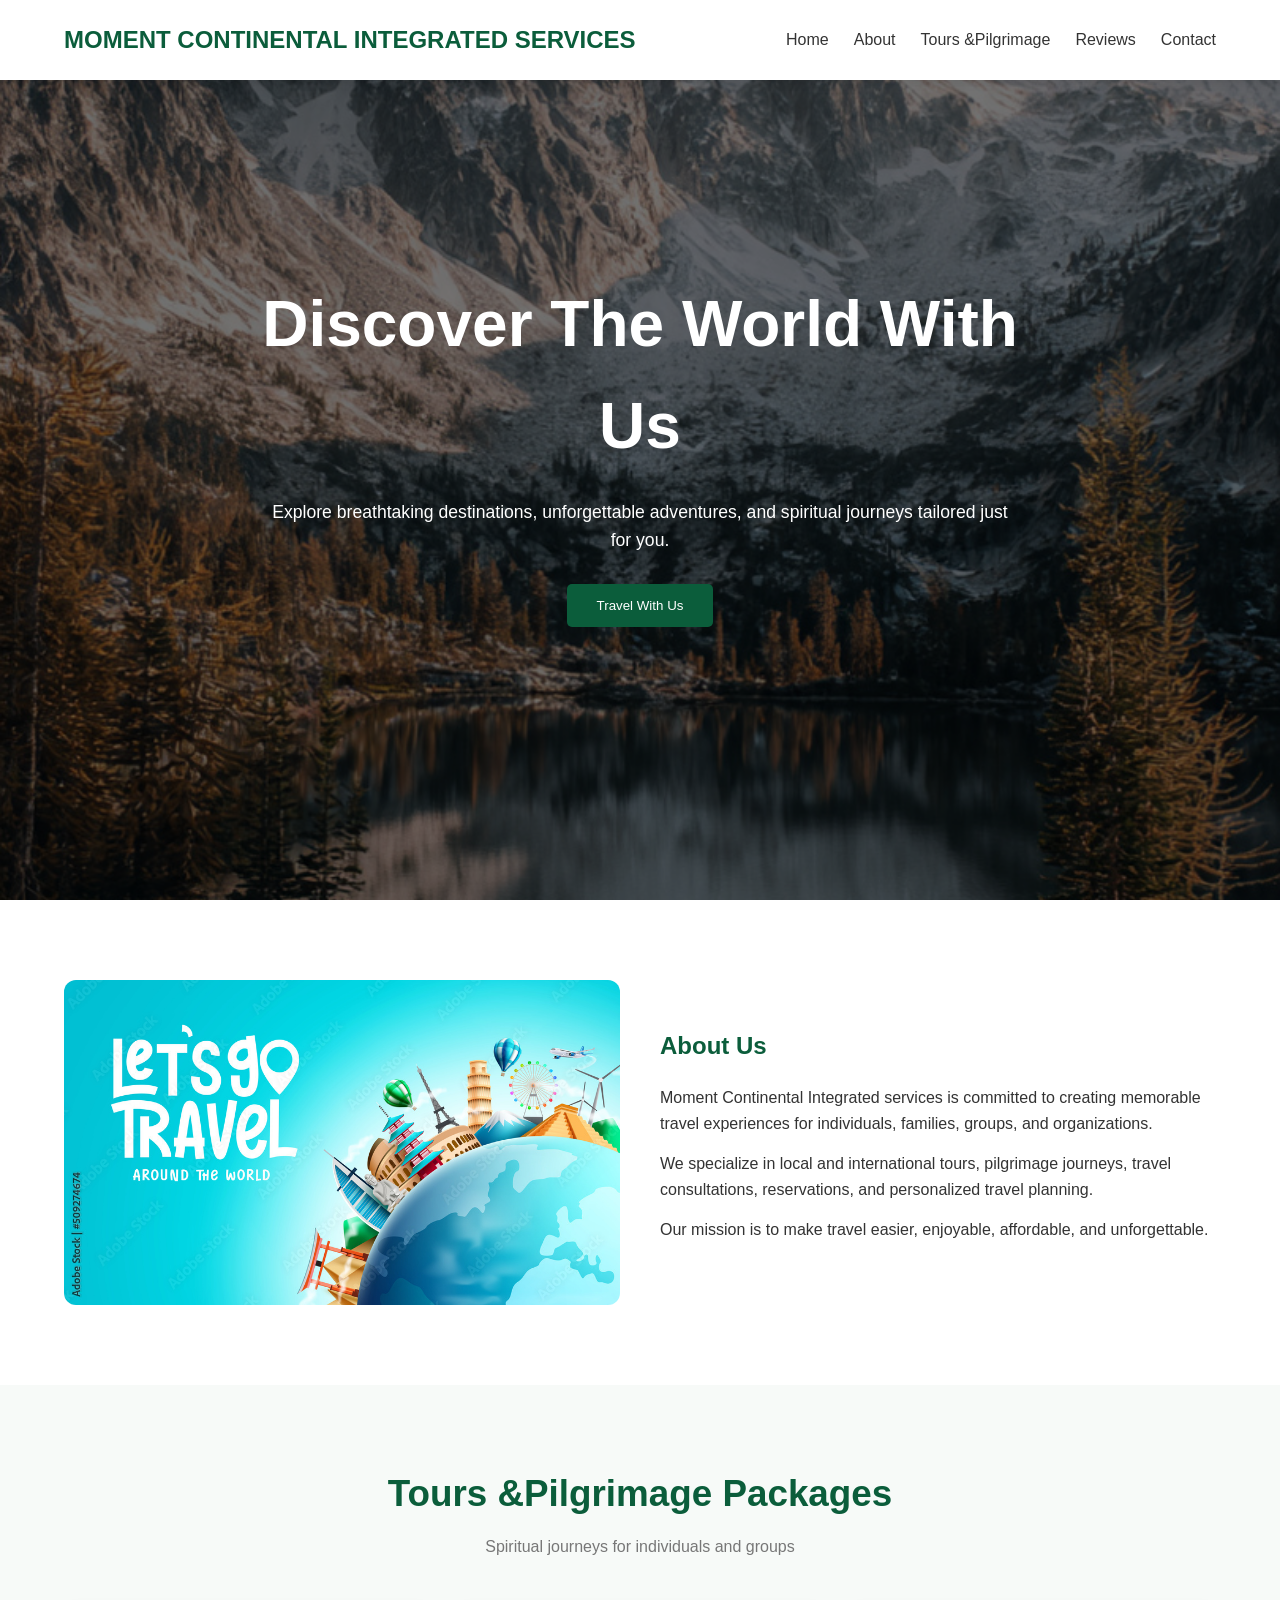
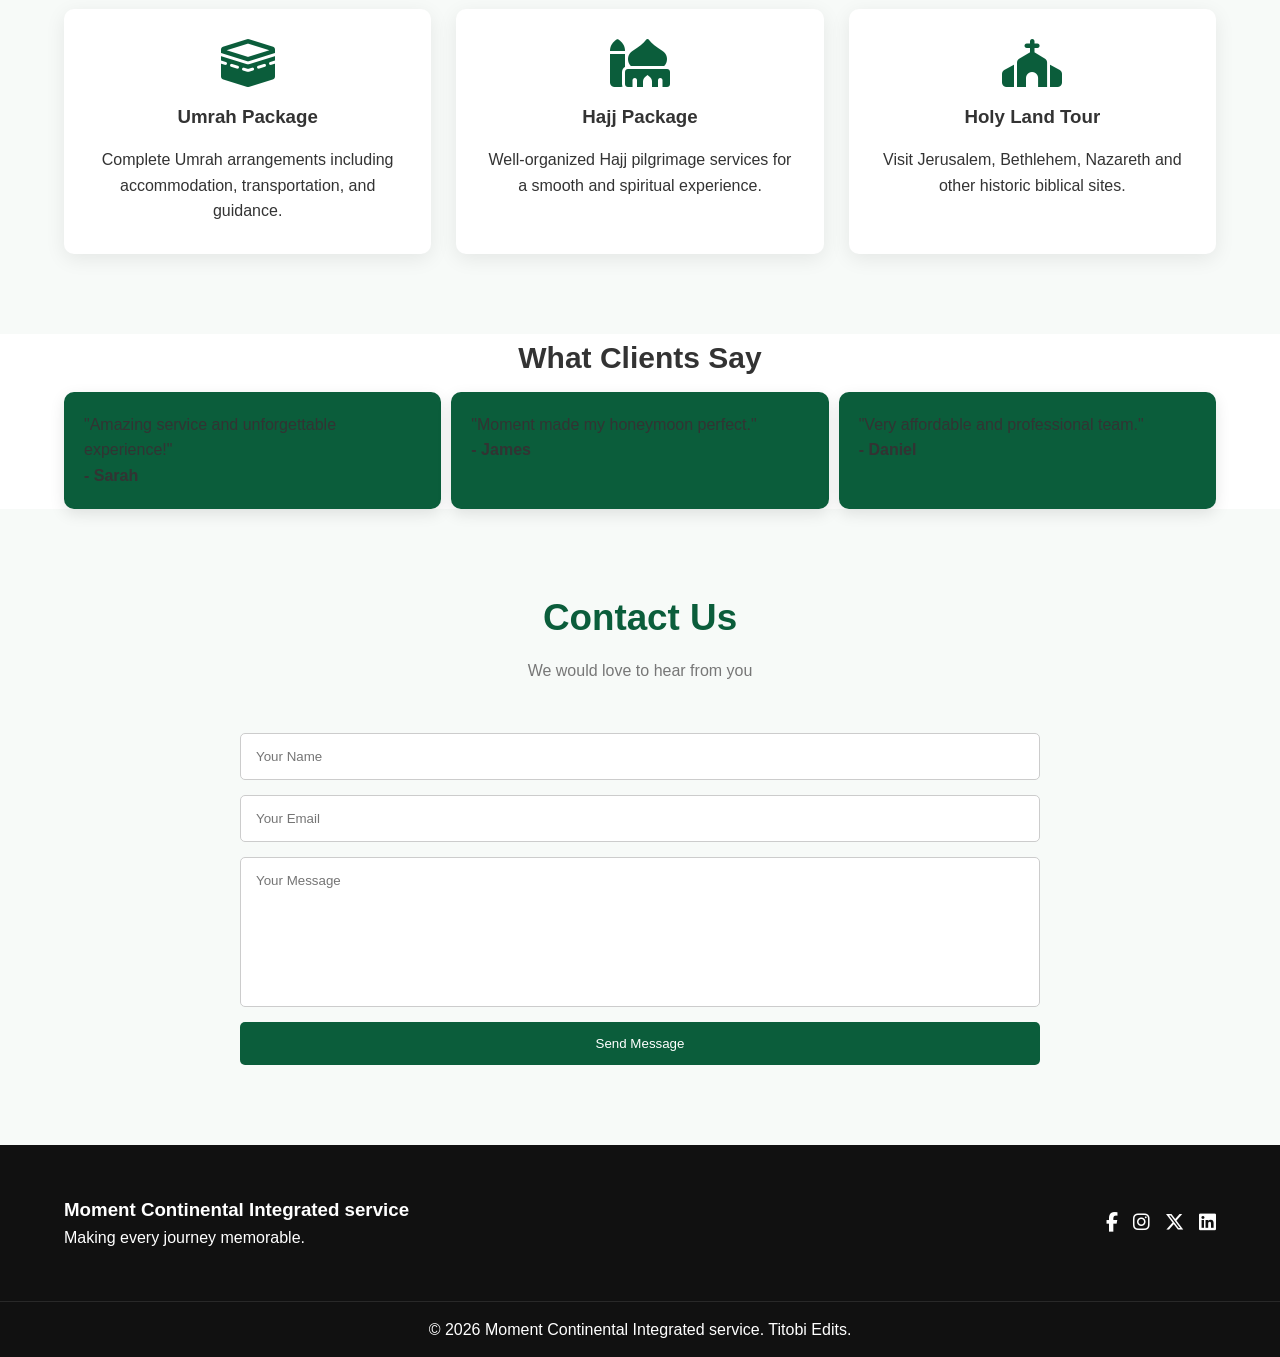
==== dashboard.html @ d8165d60 "Initial commit" ====
<!DOCTYPE html>
<html lang="en">
<head>
    <meta charset="UTF-8">
    <meta name="viewport" content="width=device-width, initial-scale=1.0">
    <title>Document</title>
    <link rel="stylesheet" href="dashboard.css">
    <link rel="stylesheet" href="https://cdnjs.cloudflare.com/ajax/libs/font-awesome/6.5.1/css/all.min.css">
</head>
<body>
    <!-- HEADER -->
  <header>
    <div class="container nav-container">
      <div class="logo">
        <h2>MOMENT CONTINENTAL INTEGRATED SERVICES</h2>
      </div>

      <nav id="navMenu">
        <ul>
          <li><a href="#home">Home</a></li>
          <li><a href="#about">About</a></li>
          <li><a href="#pilgrimage">Tours &Pilgrimage</a></li>
          <li><a href="#testimonials">Reviews</a></li>
          <li><a href="#contact">Contact</a></li>
        </ul>
      </nav>

      <div class="hamburger" id="hamburger">
        <i class="fas fa-bars"></i>
      </div>
    </div>
  </header>

  <!-- HERO -->
  <section class="hero" id="home">
    <div class="hero-overlay"></div>

    <div class="hero-content">
      <h1>Discover The World With Us</h1>
      <p>
        Explore breathtaking destinations, unforgettable adventures,
        and spiritual journeys tailored just for you.
      </p>

      <button class="btn" onclick="showMessage()">
        Travel With Us
      </button>
    </div>
  </section>

  <!-- ABOUT -->
  <section class="about section" id="about">
    <div class="container about-container">

      <div class="about-image">
        <img src="pictures/lets go.jpg" alt="Travel">
      </div>

      <div class="about-text">
        <h2>About Us</h2>

        <p>
          Moment Continental Integrated services is committed to creating memorable
          travel experiences for individuals, families, groups,
          and organizations.
        </p>

        <p>
          We specialize in local and international tours,
          pilgrimage journeys, travel consultations,
          reservations, and personalized travel planning.
        </p>

        <p>
          Our mission is to make travel easier, enjoyable,
          affordable, and unforgettable.
        </p>
      </div>

    </div>
  </section>

  <!-- TOURS &PILGRIMAGE -->
  <section class="pilgrimage section" id="pilgrimage">

    <div class="container">

      <div class="section-title">
        <h2>Tours &Pilgrimage Packages</h2>
        <p>Spiritual journeys for individuals and groups</p>
      </div>

      <div class="pilgrimage-grid">

        <div class="pilgrimage-card">
          <i class="fas fa-kaaba"></i>
          <h3>Umrah Package</h3>
          <p>
            Complete Umrah arrangements including accommodation,
            transportation, and guidance.
          </p>
        </div>

        <div class="pilgrimage-card">
          <i class="fas fa-mosque"></i>
          <h3>Hajj Package</h3>
          <p>
            Well-organized Hajj pilgrimage services for a smooth
            and spiritual experience.
          </p>
        </div>

        <div class="pilgrimage-card">
          <i class="fas fa-church"></i>
          <h3>Holy Land Tour</h3>
          <p>
            Visit Jerusalem, Bethlehem, Nazareth and other
            historic biblical sites.
          </p>
        </div>

      </div>

    </div>

  </section>

          <!-- REVIEWS-->

    <section class="sectionss" id="testimonials">

      <div  class="container">

        <h2 class="title">What Clients Say</h2>

    <div class="testimonial-container">

      <div class="testimonial">
        <p>
          "Amazing service and unforgettable experience!"
        </p>

        <h4>- Sarah</h4>
      </div>

      <div class="testimonial">
        <p>
          "Moment made my honeymoon perfect."
        </p>

        <h4>- James</h4>
      </div>

      <div class="testimonial">
        <p>
          "Very affordable and professional team."
        </p>

        <h4>- Daniel</h4>
      </div>

    </div>

      </div>
    
  </section>

 

  <!-- CONTACT -->
  <section class="contact section" id="contact">

    <div class="container">

      <div class="section-title">
        <h2>Contact Us</h2>
        <p>We would love to hear from you</p>
      </div>

      <form id="contactForm" class="form">

        <input type="text" id="contactName" placeholder="Your Name">

        <input type="email" id="contactEmail" placeholder="Your Email">

        <textarea id="contactMessage" placeholder="Your Message"></textarea>

        <button type="submit" class="btn">
          Send Message
        </button>

      </form>

    </div>

  </section>

  <!-- FOOTER -->
  <footer>

    <div class="container footer-content">

      <div>
        <h3>Moment Continental Integrated service</h3>
        <p>
          Making every journey memorable.
        </p>
      </div>

      <div class="socials">
        <a href="#"><i class="fab fa-facebook-f"></i></a>
        <a href="#"><i class="fab fa-instagram"></i></a>
        <a href="#"><i class="fab fa-x-twitter"></i></a>
        <a href="#"><i class="fab fa-linkedin"></i></a>
      </div>

    </div>

    <div class="copyright">
      © 2026 Moment Continental Integrated service. Titobi Edits.
    </div>

  </footer>

  <script>
    // MOBILE MENU

    const hamburger = document.getElementById("hamburger");
    const navMenu = document.getElementById("navMenu");

    hamburger.addEventListener("click", () => {
      navMenu.classList.toggle("active");
    });

    // CLOSE MENU AFTER CLICK

    document.querySelectorAll("nav a").forEach(link => {
      link.addEventListener("click", () => {
        navMenu.classList.remove("active");
      });
    });

   function showMessage(){
      alert("Welcome To Moment Continental Travels");
    }

    // CONTACT FORM

    const contactForm =
      document.getElementById("contactForm");

    contactForm.addEventListener("submit", function (e) {

      e.preventDefault();

      const name =
        document.getElementById("contactName").value.trim();

      const email =
        document.getElementById("contactEmail").value.trim();

      const message =
        document.getElementById("contactMessage").value.trim();

      if (
        name === "" ||
        email === "" ||
        message === ""
      ) {
        alert("Please complete all contact fields.");
        return;
      }

      const emailPattern =
        /^[^\s@]+@[^\s@]+\.[^\s@]+$/;

      if (!emailPattern.test(email)) {
        alert("Please enter a valid email.");
        return;
      }

      alert(
        "Message sent successfully! We will get back to you shortly."
      );

      contactForm.reset();

    });

    // HEADER SHADOW ON SCROLL

    window.addEventListener("scroll", () => {

      const header =
        document.querySelector("header");

      if (window.scrollY > 50) {
        header.style.boxShadow =
          "0 5px 20px rgba(0,0,0,.15)";
      } else {
        header.style.boxShadow =
          "0 2px 10px rgba(0,0,0,.08)";
      }

    });

    // SIMPLE REVEAL ANIMATION

    const revealElements =
      document.querySelectorAll(
        ".tour-card, .pilgrimage-card, .about-text, .about-image"
      );

    function revealOnScroll() {

      revealElements.forEach(el => {

        const top =
          el.getBoundingClientRect().top;

        const screenHeight =
          window.innerHeight;

        if (top < screenHeight - 100) {
          el.style.opacity = "1";
          el.style.transform =
            "translateY(0)";
        }

      });

    }

    revealElements.forEach(el => {

      el.style.opacity = "0";
      el.style.transform =
        "translateY(40px)";
      el.style.transition =
        "all .8s ease";

    });

    window.addEventListener(
      "scroll",
      revealOnScroll
    );
    revealOnScroll();
  </script>

</body>
</html>
---- dashboard.css ----
*{
    margin:0;
    padding:0;
    box-sizing:border-box;
}

html{
    scroll-behavior:smooth;
}

body{
    font-family:'Poppins',sans-serif;
    color:#333;
    background:#fff;
    line-height:1.6;
}

img{
    width:100%;
    display:block;
}

a{
    text-decoration:none;
}

ul{
    list-style:none;
}

.container{
    width:90%;
    max-width:1200px;
    margin:auto;
}

.section{
    padding:80px 0;
}

.section-title{
    text-align:center;
    margin-bottom:50px;
}

.section-title h2{
    font-size:2.3rem;
    margin-bottom:10px;
    color:#0b5d3b;
}

.section-title p{
    color:#777;
}

.btn{
    display:inline-block;
    background:#0b5d3b;
    color:#fff;
    padding:14px 30px;
    border-radius:5px;
    transition:.3s;
    border:none;
    cursor:pointer;
}

.btn:hover{
    background:#148553;
}

/* HEADER */

header{
    position:fixed;
    top:0;
    width:100%;
    z-index:1000;
    background:#fff;
    box-shadow:0 2px 10px rgba(0,0,0,.08);
}

.nav-container{
    display:flex;
    justify-content:space-between;
    align-items:center;
    height:80px;
}

.logo h2{
    color:#0b5d3b;
}

nav ul{
    display:flex;
    gap:25px;
}

nav ul li a{
    color:#333;
    font-weight:500;
    transition:.3s;
}

nav ul li a:hover{
    color:#0b5d3b;
}

.hamburger{
    display:none;
    font-size:1.7rem;
    cursor:pointer;
}

/* HERO */

.hero{
    height:100vh;
    background:url("pictures/exploe the world.jpeg")
    center/cover no-repeat;
    position:relative;
    display:flex;
    justify-content:center;
    align-items:center;
    text-align:center;
}

.hero-overlay{
    position:absolute;
    inset:0;
    background:rgba(0,0,0,.55);
}

.hero-content{
    position:relative;
    z-index:2;
    max-width:800px;
    color:#fff;
    padding:20px;
}

.hero-content h1{
    font-size:4rem;
    margin-bottom:20px;
}

.hero-content p{
    margin-bottom:30px;
    font-size:1.1rem;
}

/* ABOUT */

.about-container{
    display:grid;
    grid-template-columns:1fr 1fr;
    gap:40px;
    align-items:center;
}

.about-image img{
    border-radius:12px;
}

.about-text h2{
    color:#0b5d3b;
    margin-bottom:20px;
}

.about-text p{
    margin-bottom:15px;
}


/* TOURS%PILGRIMAGE */

.pilgrimage{
    background:#f7faf8;
}

.pilgrimage-grid{
    display:grid;
    grid-template-columns:repeat(auto-fit,minmax(250px,1fr));
    gap:25px;
}

.pilgrimage-card{
    background:#fff;
    padding:30px;
    border-radius:10px;
    text-align:center;
    box-shadow:0 5px 20px rgba(0,0,0,.08);
}

.pilgrimage-card i{
    font-size:3rem;
    color:#0b5d3b;
    margin-bottom:15px;
}

.pilgrimage-card h3{
    margin-bottom:15px;
}


     /* REVIEW */

     .title{
      display: flex;
      justify-content: center;
      font-size: 30px;
      font-weight: bolder;
      margin-bottom: 10px;
     }

     
.testimonial-container{
      display:grid;
      grid-template-columns:repeat(auto-fit,minmax(250px,1fr));
      gap:10px;
    }

    .testimonial{
      background:white;
      padding:20px;
      border-radius:10px;
      box-shadow:0 5px 15px rgba(0,0,0,0.1);
      background-color: #0b5d3b;
    }

    
/* FORMS */

.form{
    max-width:800px;
    margin:auto;
    display:grid;
    gap:15px;
}

.form input,
.form textarea{
    width:100%;
    padding:15px;
    border:1px solid #ccc;
    border-radius:5px;
    font-family:inherit;
}

.form textarea{
    resize:none;
    min-height:150px;
}

.form input:focus,
.form textarea:focus{
    outline:none;
    border-color:#0b5d3b;
}

/* CONTACT */

.contact{
    background:#f7faf8;
}

/* FOOTER */

footer{
    background:#111;
    color:#fff;
}

.footer-content{
    padding:50px 0;
    display:flex;
    justify-content:space-between;
    align-items:center;
    flex-wrap:wrap;
    gap:20px;
}

.socials{
    display:flex;
    gap:15px;
}

.socials a{
    color:#fff;
    font-size:1.2rem;
    transition:.3s;
}

.socials a:hover{
    color:#2ecc71;
}

.copyright{
    text-align:center;
    padding:15px;
    border-top:1px solid rgba(255,255,255,.1);
}

/* RESPONSIVE */

@media(max-width:768px){

    .hero-content h1{
        font-size:2.5rem;
    }

    .about-container{
        grid-template-columns:1fr;
    }

    .hamburger{
        display:block;
    }

    nav{
        position:absolute;
        top:80px;
        left:-100%;
        width:100%;
        background:#fff;
        transition:.4s;
    }

    nav.active{
        left:0;
    }

    nav ul{
        flex-direction:column;
        padding:20px;
    }

    nav ul li{
        padding:10px 0;
    }
}
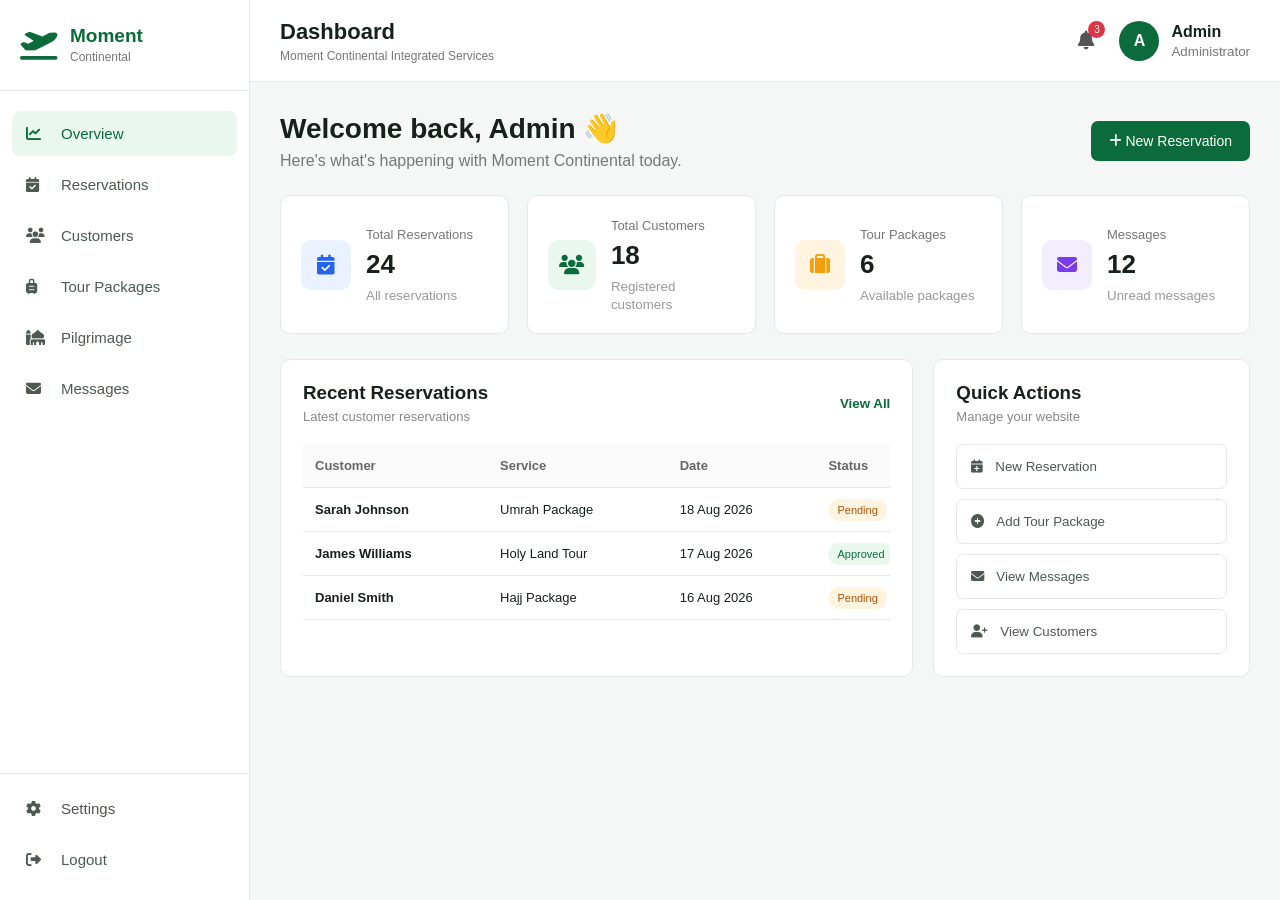
==== commit 09e9dbdd: "updated project" ====
--- a/dashboard.html
+++ b/dashboard.html
@@ -1,352 +1,1129 @@
 <!DOCTYPE html>
 <html lang="en">
 <head>
-    <meta charset="UTF-8">
-    <meta name="viewport" content="width=device-width, initial-scale=1.0">
-    <title>Document</title>
-    <link rel="stylesheet" href="dashboard.css">
-    <link rel="stylesheet" href="https://cdnjs.cloudflare.com/ajax/libs/font-awesome/6.5.1/css/all.min.css">
+  <meta charset="UTF-8">
+  <meta name="viewport" content="width=device-width, initial-scale=1.0">
+
+  <title>Moment Continental - Dashboard</title>
+
+  <link rel="stylesheet" href="dashboard.css">
+
+  <link
+    rel="stylesheet"
+    href="https://cdnjs.cloudflare.com/ajax/libs/font-awesome/6.5.1/css/all.min.css"
+  >
 </head>
+
 <body>
-    <!-- HEADER -->
-  <header>
-    <div class="container nav-container">
-      <div class="logo">
-        <h2>MOMENT CONTINENTAL INTEGRATED SERVICES</h2>
-      </div>
-
-      <nav id="navMenu">
-        <ul>
-          <li><a href="#home">Home</a></li>
-          <li><a href="#about">About</a></li>
-          <li><a href="#pilgrimage">Tours &Pilgrimage</a></li>
-          <li><a href="#testimonials">Reviews</a></li>
-          <li><a href="#contact">Contact</a></li>
-        </ul>
-      </nav>
-
-      <div class="hamburger" id="hamburger">
-        <i class="fas fa-bars"></i>
+
+  <!-- ================= SIDEBAR ================= -->
+
+  <aside class="sidebar" id="sidebar">
+
+    <div class="brand">
+      <i class="fas fa-plane-departure"></i>
+
+      <div>
+        <h2>Moment</h2>
+        <span>Continental</span>
       </div>
     </div>
-  </header>
-
-  <!-- HERO -->
-  <section class="hero" id="home">
-    <div class="hero-overlay"></div>
-
-    <div class="hero-content">
-      <h1>Discover The World With Us</h1>
-      <p>
-        Explore breathtaking destinations, unforgettable adventures,
-        and spiritual journeys tailored just for you.
-      </p>
-
-      <button class="btn" onclick="showMessage()">
-        Travel With Us
+
+    <nav class="sidebar-nav">
+
+      <button class="nav-item active" data-page="overview">
+        <i class="fas fa-chart-line"></i>
+        <span>Overview</span>
       </button>
+
+      <button class="nav-item" data-page="reservations">
+        <i class="fas fa-calendar-check"></i>
+        <span>Reservations</span>
+      </button>
+
+      <button class="nav-item" data-page="customers">
+        <i class="fas fa-users"></i>
+        <span>Customers</span>
+      </button>
+
+      <button class="nav-item" data-page="packages">
+        <i class="fas fa-suitcase-rolling"></i>
+        <span>Tour Packages</span>
+      </button>
+
+      <button class="nav-item" data-page="pilgrimage">
+        <i class="fas fa-mosque"></i>
+        <span>Pilgrimage</span>
+      </button>
+
+      <button class="nav-item" data-page="messages">
+        <i class="fas fa-envelope"></i>
+        <span>Messages</span>
+      </button>
+
+    </nav>
+
+    <div class="sidebar-bottom">
+
+      <button class="nav-item" data-page="settings">
+        <i class="fas fa-cog"></i>
+        <span>Settings</span>
+      </button>
+
+      <button class="nav-item logout-btn" id="logoutBtn">
+        <i class="fas fa-right-from-bracket"></i>
+        <span>Logout</span>
+      </button>
+
     </div>
-  </section>
-
-  <!-- ABOUT -->
-  <section class="about section" id="about">
-    <div class="container about-container">
-
-      <div class="about-image">
-        <img src="pictures/lets go.jpg" alt="Travel">
+
+  </aside>
+
+
+  <!-- ================= MAIN ================= -->
+
+  <main class="main">
+
+    <!-- HEADER -->
+
+    <header class="topbar">
+
+      <button class="menu-btn" id="menuBtn">
+        <i class="fas fa-bars"></i>
+      </button>
+
+      <div class="topbar-title">
+        <h2 id="pageTitle">Dashboard</h2>
+        <p>Moment Continental Integrated Services</p>
       </div>
 
-      <div class="about-text">
-        <h2>About Us</h2>
-
-        <p>
-          Moment Continental Integrated services is committed to creating memorable
-          travel experiences for individuals, families, groups,
-          and organizations.
-        </p>
-
-        <p>
-          We specialize in local and international tours,
-          pilgrimage journeys, travel consultations,
-          reservations, and personalized travel planning.
-        </p>
-
-        <p>
-          Our mission is to make travel easier, enjoyable,
-          affordable, and unforgettable.
-        </p>
+      <div class="admin-profile">
+
+        <div class="notification">
+          <i class="fas fa-bell"></i>
+          <span>3</span>
+        </div>
+
+        <div class="avatar">
+          A
+        </div>
+
+        <div class="admin-info">
+          <strong>Admin</strong>
+          <small>Administrator</small>
+        </div>
+
       </div>
 
+    </header>
+
+
+    <!-- ================= CONTENT ================= -->
+
+    <section class="content">
+
+
+      <!-- OVERVIEW -->
+
+      <div class="page active-page" id="overview">
+
+        <div class="welcome">
+
+          <div>
+            <h1>Welcome back, Admin 👋</h1>
+
+            <p>
+              Here's what's happening with Moment Continental today.
+            </p>
+          </div>
+
+          <button class="primary-btn" onclick="openReservationModal()">
+            <i class="fas fa-plus"></i>
+            New Reservation
+          </button>
+
+        </div>
+
+
+        <!-- STATISTICS -->
+
+        <div class="stats-grid">
+
+          <div class="stat-card">
+
+            <div class="stat-icon blue">
+              <i class="fas fa-calendar-check"></i>
+            </div>
+
+            <div>
+              <span>Total Reservations</span>
+              <h2 id="totalReservations">24</h2>
+              <small>All reservations</small>
+            </div>
+
+          </div>
+
+
+          <div class="stat-card">
+
+            <div class="stat-icon green">
+              <i class="fas fa-users"></i>
+            </div>
+
+            <div>
+              <span>Total Customers</span>
+              <h2 id="totalCustomers">18</h2>
+              <small>Registered customers</small>
+            </div>
+
+          </div>
+
+
+          <div class="stat-card">
+
+            <div class="stat-icon orange">
+              <i class="fas fa-suitcase"></i>
+            </div>
+
+            <div>
+              <span>Tour Packages</span>
+              <h2 id="totalPackages">6</h2>
+              <small>Available packages</small>
+            </div>
+
+          </div>
+
+
+          <div class="stat-card">
+
+            <div class="stat-icon purple">
+              <i class="fas fa-envelope"></i>
+            </div>
+
+            <div>
+              <span>Messages</span>
+              <h2 id="totalMessages">12</h2>
+              <small>Unread messages</small>
+            </div>
+
+          </div>
+
+        </div>
+
+
+        <!-- DASHBOARD GRID -->
+
+        <div class="dashboard-grid">
+
+
+          <!-- RECENT RESERVATIONS -->
+
+          <div class="panel large-panel">
+
+            <div class="panel-header">
+
+              <div>
+                <h3>Recent Reservations</h3>
+                <p>Latest customer reservations</p>
+              </div>
+
+              <button
+                class="text-btn"
+                onclick="showPage('reservations')"
+              >
+                View All
+              </button>
+
+            </div>
+
+
+            <div class="table-container">
+
+              <table>
+
+                <thead>
+
+                  <tr>
+                    <th>Customer</th>
+                    <th>Service</th>
+                    <th>Date</th>
+                    <th>Status</th>
+                  </tr>
+
+                </thead>
+
+                <tbody id="recentReservations">
+
+                  <tr>
+                    <td>
+                      <strong>Sarah Johnson</strong>
+                    </td>
+
+                    <td>Umrah Package</td>
+
+                    <td>18 Aug 2026</td>
+
+                    <td>
+                      <span class="status pending">
+                        Pending
+                      </span>
+                    </td>
+                  </tr>
+
+
+                  <tr>
+                    <td>
+                      <strong>James Williams</strong>
+                    </td>
+
+                    <td>Holy Land Tour</td>
+
+                    <td>17 Aug 2026</td>
+
+                    <td>
+                      <span class="status approved">
+                        Approved
+                      </span>
+                    </td>
+                  </tr>
+
+
+                  <tr>
+                    <td>
+                      <strong>Daniel Smith</strong>
+                    </td>
+
+                    <td>Hajj Package</td>
+
+                    <td>16 Aug 2026</td>
+
+                    <td>
+                      <span class="status pending">
+                        Pending
+                      </span>
+                    </td>
+                  </tr>
+
+                </tbody>
+
+              </table>
+
+            </div>
+
+          </div>
+
+
+          <!-- QUICK ACTIONS -->
+
+          <div class="panel">
+
+            <div class="panel-header">
+
+              <div>
+                <h3>Quick Actions</h3>
+                <p>Manage your website</p>
+              </div>
+
+            </div>
+
+
+            <div class="quick-actions">
+
+              <button onclick="openReservationModal()">
+                <i class="fas fa-calendar-plus"></i>
+                <span>New Reservation</span>
+              </button>
+
+              <button onclick="showPage('packages')">
+                <i class="fas fa-plus-circle"></i>
+                <span>Add Tour Package</span>
+              </button>
+
+              <button onclick="showPage('messages')">
+                <i class="fas fa-envelope"></i>
+                <span>View Messages</span>
+              </button>
+
+              <button onclick="showPage('customers')">
+                <i class="fas fa-user-plus"></i>
+                <span>View Customers</span>
+              </button>
+
+            </div>
+
+          </div>
+
+        </div>
+
+      </div>
+
+
+      <!-- ================= RESERVATIONS ================= -->
+
+      <div class="page" id="reservations">
+
+        <div class="page-heading">
+
+          <div>
+            <h1>Reservations</h1>
+            <p>Manage customer travel reservations.</p>
+          </div>
+
+          <button
+            class="primary-btn"
+            onclick="openReservationModal()"
+          >
+            <i class="fas fa-plus"></i>
+            New Reservation
+          </button>
+
+        </div>
+
+
+        <div class="panel">
+
+          <div class="search-row">
+
+            <input
+              type="text"
+              id="reservationSearch"
+              placeholder="Search reservations..."
+            >
+
+            <select id="reservationFilter">
+
+              <option value="all">
+                All Status
+              </option>
+
+              <option value="pending">
+                Pending
+              </option>
+
+              <option value="approved">
+                Approved
+              </option>
+
+              <option value="cancelled">
+                Cancelled
+              </option>
+
+            </select>
+
+          </div>
+
+
+          <div class="table-container">
+
+            <table>
+
+              <thead>
+
+                <tr>
+                  <th>Customer</th>
+                  <th>Phone</th>
+                  <th>Service</th>
+                  <th>Travel Date</th>
+                  <th>People</th>
+                  <th>Status</th>
+                  <th>Action</th>
+                </tr>
+
+              </thead>
+
+              <tbody id="reservationTable">
+
+                <tr>
+
+                  <td>Sarah Johnson</td>
+
+                  <td>08012345678</td>
+
+                  <td>Umrah Package</td>
+
+                  <td>25 Sep 2026</td>
+
+                  <td>2</td>
+
+                  <td>
+                    <span class="status pending">
+                      Pending
+                    </span>
+                  </td>
+
+                  <td>
+
+                    <button
+                      class="action-btn"
+                      onclick="viewReservation('Sarah Johnson')"
+                    >
+                      <i class="fas fa-eye"></i>
+                    </button>
+
+                  </td>
+
+                </tr>
+
+
+                <tr>
+
+                  <td>James Williams</td>
+
+                  <td>08098765432</td>
+
+                  <td>Holy Land Tour</td>
+
+                  <td>10 Oct 2026</td>
+
+                  <td>4</td>
+
+                  <td>
+                    <span class="status approved">
+                      Approved
+                    </span>
+                  </td>
+
+                  <td>
+
+                    <button
+                      class="action-btn"
+                      onclick="viewReservation('James Williams')"
+                    >
+                      <i class="fas fa-eye"></i>
+                    </button>
+
+                  </td>
+
+                </tr>
+
+              </tbody>
+
+            </table>
+
+          </div>
+
+        </div>
+
+      </div>
+
+
+      <!-- ================= CUSTOMERS ================= -->
+
+      <div class="page" id="customers">
+
+        <div class="page-heading">
+
+          <div>
+            <h1>Customers</h1>
+            <p>View and manage your customers.</p>
+          </div>
+
+        </div>
+
+
+        <div class="panel">
+
+          <div class="search-row">
+
+            <input
+              type="text"
+              id="customerSearch"
+              placeholder="Search customers..."
+            >
+
+          </div>
+
+
+          <div class="table-container">
+
+            <table>
+
+              <thead>
+
+                <tr>
+                  <th>Name</th>
+                  <th>Email</th>
+                  <th>Phone</th>
+                  <th>Reservations</th>
+                  <th>Joined</th>
+                </tr>
+
+              </thead>
+
+              <tbody id="customerTable">
+
+                <tr>
+
+                  <td>
+                    <strong>Sarah Johnson</strong>
+                  </td>
+
+                  <td>
+                    sarah@example.com
+                  </td>
+
+                  <td>
+                    08012345678
+                  </td>
+
+                  <td>2</td>
+
+                  <td>
+                    Aug 2026
+                  </td>
+
+                </tr>
+
+
+                <tr>
+
+                  <td>
+                    <strong>James Williams</strong>
+                  </td>
+
+                  <td>
+                    james@example.com
+                  </td>
+
+                  <td>
+                    08098765432
+                  </td>
+
+                  <td>1</td>
+
+                  <td>
+                    Aug 2026
+                  </td>
+
+                </tr>
+
+              </tbody>
+
+            </table>
+
+          </div>
+
+        </div>
+
+      </div>
+
+
+      <!-- ================= PACKAGES ================= -->
+
+      <div class="page" id="packages">
+
+        <div class="page-heading">
+
+          <div>
+            <h1>Tour Packages</h1>
+            <p>Manage your available travel packages.</p>
+          </div>
+
+          <button class="primary-btn" onclick="addPackage()">
+            <i class="fas fa-plus"></i>
+            Add Package
+          </button>
+
+        </div>
+
+
+        <div class="package-grid">
+
+          <div class="package-card">
+
+            <div class="package-icon">
+              <i class="fas fa-kaaba"></i>
+            </div>
+
+            <h3>Umrah Package</h3>
+
+            <p>
+              Complete Umrah arrangements including
+              accommodation and transportation.
+            </p>
+
+            <div class="package-actions">
+
+              <button onclick="editPackage('Umrah Package')">
+                <i class="fas fa-edit"></i>
+              </button>
+
+              <button onclick="deletePackage('Umrah Package')">
+                <i class="fas fa-trash"></i>
+              </button>
+
+            </div>
+
+          </div>
+
+
+          <div class="package-card">
+
+            <div class="package-icon">
+              <i class="fas fa-mosque"></i>
+            </div>
+
+            <h3>Hajj Package</h3>
+
+            <p>
+              Organized Hajj pilgrimage services
+              for individuals and groups.
+            </p>
+
+            <div class="package-actions">
+
+              <button onclick="editPackage('Hajj Package')">
+                <i class="fas fa-edit"></i>
+              </button>
+
+              <button onclick="deletePackage('Hajj Package')">
+                <i class="fas fa-trash"></i>
+              </button>
+
+            </div>
+
+          </div>
+
+
+          <div class="package-card">
+
+            <div class="package-icon">
+              <i class="fas fa-church"></i>
+            </div>
+
+            <h3>Holy Land Tour</h3>
+
+            <p>
+              Visit Jerusalem, Bethlehem, Nazareth
+              and other historic locations.
+            </p>
+
+            <div class="package-actions">
+
+              <button onclick="editPackage('Holy Land Tour')">
+                <i class="fas fa-edit"></i>
+              </button>
+
+              <button onclick="deletePackage('Holy Land Tour')">
+                <i class="fas fa-trash"></i>
+              </button>
+
+            </div>
+
+          </div>
+
+        </div>
+
+      </div>
+
+
+      <!-- ================= PILGRIMAGE ================= -->
+
+      <div class="page" id="pilgrimage">
+
+        <div class="page-heading">
+
+          <div>
+            <h1>Pilgrimage</h1>
+            <p>Manage pilgrimage services.</p>
+          </div>
+
+          <button class="primary-btn" onclick="addPackage()">
+            <i class="fas fa-plus"></i>
+            Add Service
+          </button>
+
+        </div>
+
+
+        <div class="package-grid">
+
+          <div class="package-card">
+
+            <div class="package-icon">
+              <i class="fas fa-kaaba"></i>
+            </div>
+
+            <h3>Umrah</h3>
+
+            <p>
+              Spiritual journey with accommodation,
+              transportation and guidance.
+            </p>
+
+            <span class="available">
+              Available
+            </span>
+
+          </div>
+
+
+          <div class="package-card">
+
+            <div class="package-icon">
+              <i class="fas fa-mosque"></i>
+            </div>
+
+            <h3>Hajj</h3>
+
+            <p>
+              Well-organized Hajj pilgrimage services.
+            </p>
+
+            <span class="available">
+              Available
+            </span>
+
+          </div>
+
+
+          <div class="package-card">
+
+            <div class="package-icon">
+              <i class="fas fa-church"></i>
+            </div>
+
+            <h3>Holy Land</h3>
+
+            <p>
+              Explore important historic and biblical sites.
+            </p>
+
+            <span class="available">
+              Available
+            </span>
+
+          </div>
+
+        </div>
+
+      </div>
+
+
+      <!-- ================= MESSAGES ================= -->
+
+      <div class="page" id="messages">
+
+        <div class="page-heading">
+
+          <div>
+            <h1>Messages</h1>
+            <p>Messages received from your website.</p>
+          </div>
+
+        </div>
+
+
+        <div class="messages-list">
+
+          <div class="message-card">
+
+            <div class="message-avatar">
+              S
+            </div>
+
+            <div class="message-content">
+
+              <div class="message-top">
+
+                <strong>Sarah Johnson</strong>
+
+                <span>
+                  Today
+                </span>
+
+              </div>
+
+              <p>
+                I would like to know more about your Umrah package.
+              </p>
+
+              <small>
+                sarah@example.com
+              </small>
+
+            </div>
+
+            <button class="action-btn">
+              <i class="fas fa-eye"></i>
+            </button>
+
+          </div>
+
+
+          <div class="message-card">
+
+            <div class="message-avatar">
+              D
+            </div>
+
+            <div class="message-content">
+
+              <div class="message-top">
+
+                <strong>Daniel Smith</strong>
+
+                <span>
+                  Yesterday
+                </span>
+
+              </div>
+
+              <p>
+                Please send me information about the Holy Land tour.
+              </p>
+
+              <small>
+                daniel@example.com
+              </small>
+
+            </div>
+
+            <button class="action-btn">
+              <i class="fas fa-eye"></i>
+            </button>
+
+          </div>
+
+        </div>
+
+      </div>
+
+
+      <!-- ================= SETTINGS ================= -->
+
+      <div class="page" id="settings">
+
+        <div class="page-heading">
+
+          <div>
+            <h1>Settings</h1>
+            <p>Manage your dashboard settings.</p>
+          </div>
+
+        </div>
+
+
+        <div class="panel settings-panel">
+
+          <h3>Account Information</h3>
+
+          <div class="settings-form">
+
+            <label>
+              Full Name
+            </label>
+
+            <input
+              type="text"
+              value="Administrator"
+            >
+
+
+            <label>
+              Email
+            </label>
+
+            <input
+              type="email"
+              value="admin@momentcontinental.com"
+            >
+
+
+            <label>
+              Phone
+            </label>
+
+            <input
+              type="tel"
+              placeholder="Enter phone number"
+            >
+
+
+            <button class="primary-btn">
+              Save Changes
+            </button>
+
+          </div>
+
+        </div>
+
+      </div>
+
+    </section>
+
+  </main>
+
+
+  <!-- ================= RESERVATION MODAL ================= -->
+
+  <div class="modal" id="reservationModal">
+
+    <div class="modal-content">
+
+      <div class="modal-header">
+
+        <div>
+          <h2>New Reservation</h2>
+          <p>Create a customer reservation.</p>
+        </div>
+
+        <button
+          class="close-modal"
+          onclick="closeReservationModal()"
+        >
+          &times;
+        </button>
+
+      </div>
+
+
+      <form id="reservationForm">
+
+        <div class="form-grid">
+
+          <div class="form-group">
+
+            <label>
+              Customer Name
+            </label>
+
+            <input
+              type="text"
+              id="customerName"
+              required
+            >
+
+          </div>
+
+
+          <div class="form-group">
+
+            <label>
+              Email
+            </label>
+
+            <input
+              type="email"
+              id="customerEmail"
+              required
+            >
+
+          </div>
+
+
+          <div class="form-group">
+
+            <label>
+              Phone
+            </label>
+
+            <input
+              type="tel"
+              id="customerPhone"
+              required
+            >
+
+          </div>
+
+
+          <div class="form-group">
+
+            <label>
+              Service
+            </label>
+
+            <select id="service" required>
+
+              <option value="">
+                Select service
+              </option>
+
+              <option value="Tour">
+                Tour
+              </option>
+
+              <option value="Umrah">
+                Umrah
+              </option>
+
+              <option value="Hajj">
+                Hajj
+              </option>
+
+              <option value="Holy Land">
+                Holy Land
+              </option>
+
+            </select>
+
+          </div>
+
+
+          <div class="form-group">
+
+            <label>
+              Travel Date
+            </label>
+
+            <input
+              type="date"
+              id="travelDate"
+              required
+            >
+
+          </div>
+
+
+          <div class="form-group">
+
+            <label>
+              Number of People
+            </label>
+
+            <input
+              type="number"
+              id="numberOfPeople"
+              min="1"
+              value="1"
+              required
+            >
+
+          </div>
+
+        </div>
+
+
+        <div class="form-group">
+
+          <label>
+            Additional Message
+          </label>
+
+          <textarea
+            id="reservationMessage"
+            rows="4"
+            placeholder="Additional information..."
+          ></textarea>
+
+        </div>
+
+
+        <button
+          type="submit"
+          class="primary-btn full-btn"
+        >
+          Create Reservation
+        </button>
+
+      </form>
+
     </div>
-  </section>
-
-  <!-- TOURS &PILGRIMAGE -->
-  <section class="pilgrimage section" id="pilgrimage">
-
-    <div class="container">
-
-      <div class="section-title">
-        <h2>Tours &Pilgrimage Packages</h2>
-        <p>Spiritual journeys for individuals and groups</p>
-      </div>
-
-      <div class="pilgrimage-grid">
-
-        <div class="pilgrimage-card">
-          <i class="fas fa-kaaba"></i>
-          <h3>Umrah Package</h3>
-          <p>
-            Complete Umrah arrangements including accommodation,
-            transportation, and guidance.
-          </p>
-        </div>
-
-        <div class="pilgrimage-card">
-          <i class="fas fa-mosque"></i>
-          <h3>Hajj Package</h3>
-          <p>
-            Well-organized Hajj pilgrimage services for a smooth
-            and spiritual experience.
-          </p>
-        </div>
-
-        <div class="pilgrimage-card">
-          <i class="fas fa-church"></i>
-          <h3>Holy Land Tour</h3>
-          <p>
-            Visit Jerusalem, Bethlehem, Nazareth and other
-            historic biblical sites.
-          </p>
-        </div>
-
-      </div>
-
-    </div>
-
-  </section>
-
-          <!-- REVIEWS-->
-
-    <section class="sectionss" id="testimonials">
-
-      <div  class="container">
-
-        <h2 class="title">What Clients Say</h2>
-
-    <div class="testimonial-container">
-
-      <div class="testimonial">
-        <p>
-          "Amazing service and unforgettable experience!"
-        </p>
-
-        <h4>- Sarah</h4>
-      </div>
-
-      <div class="testimonial">
-        <p>
-          "Moment made my honeymoon perfect."
-        </p>
-
-        <h4>- James</h4>
-      </div>
-
-      <div class="testimonial">
-        <p>
-          "Very affordable and professional team."
-        </p>
-
-        <h4>- Daniel</h4>
-      </div>
-
-    </div>
-
-      </div>
-    
-  </section>
-
- 
-
-  <!-- CONTACT -->
-  <section class="contact section" id="contact">
-
-    <div class="container">
-
-      <div class="section-title">
-        <h2>Contact Us</h2>
-        <p>We would love to hear from you</p>
-      </div>
-
-      <form id="contactForm" class="form">
-
-        <input type="text" id="contactName" placeholder="Your Name">
-
-        <input type="email" id="contactEmail" placeholder="Your Email">
-
-        <textarea id="contactMessage" placeholder="Your Message"></textarea>
-
-        <button type="submit" class="btn">
-          Send Message
-        </button>
-
-      </form>
-
-    </div>
-
-  </section>
-
-  <!-- FOOTER -->
-  <footer>
-
-    <div class="container footer-content">
-
-      <div>
-        <h3>Moment Continental Integrated service</h3>
-        <p>
-          Making every journey memorable.
-        </p>
-      </div>
-
-      <div class="socials">
-        <a href="#"><i class="fab fa-facebook-f"></i></a>
-        <a href="#"><i class="fab fa-instagram"></i></a>
-        <a href="#"><i class="fab fa-x-twitter"></i></a>
-        <a href="#"><i class="fab fa-linkedin"></i></a>
-      </div>
-
-    </div>
-
-    <div class="copyright">
-      © 2026 Moment Continental Integrated service. Titobi Edits.
-    </div>
-
-  </footer>
-
-  <script>
-    // MOBILE MENU
-
-    const hamburger = document.getElementById("hamburger");
-    const navMenu = document.getElementById("navMenu");
-
-    hamburger.addEventListener("click", () => {
-      navMenu.classList.toggle("active");
-    });
-
-    // CLOSE MENU AFTER CLICK
-
-    document.querySelectorAll("nav a").forEach(link => {
-      link.addEventListener("click", () => {
-        navMenu.classList.remove("active");
-      });
-    });
-
-   function showMessage(){
-      alert("Welcome To Moment Continental Travels");
-    }
-
-    // CONTACT FORM
-
-    const contactForm =
-      document.getElementById("contactForm");
-
-    contactForm.addEventListener("submit", function (e) {
-
-      e.preventDefault();
-
-      const name =
-        document.getElementById("contactName").value.trim();
-
-      const email =
-        document.getElementById("contactEmail").value.trim();
-
-      const message =
-        document.getElementById("contactMessage").value.trim();
-
-      if (
-        name === "" ||
-        email === "" ||
-        message === ""
-      ) {
-        alert("Please complete all contact fields.");
-        return;
-      }
-
-      const emailPattern =
-        /^[^\s@]+@[^\s@]+\.[^\s@]+$/;
-
-      if (!emailPattern.test(email)) {
-        alert("Please enter a valid email.");
-        return;
-      }
-
-      alert(
-        "Message sent successfully! We will get back to you shortly."
-      );
-
-      contactForm.reset();
-
-    });
-
-    // HEADER SHADOW ON SCROLL
-
-    window.addEventListener("scroll", () => {
-
-      const header =
-        document.querySelector("header");
-
-      if (window.scrollY > 50) {
-        header.style.boxShadow =
-          "0 5px 20px rgba(0,0,0,.15)";
-      } else {
-        header.style.boxShadow =
-          "0 2px 10px rgba(0,0,0,.08)";
-      }
-
-    });
-
-    // SIMPLE REVEAL ANIMATION
-
-    const revealElements =
-      document.querySelectorAll(
-        ".tour-card, .pilgrimage-card, .about-text, .about-image"
-      );
-
-    function revealOnScroll() {
-
-      revealElements.forEach(el => {
-
-        const top =
-          el.getBoundingClientRect().top;
-
-        const screenHeight =
-          window.innerHeight;
-
-        if (top < screenHeight - 100) {
-          el.style.opacity = "1";
-          el.style.transform =
-            "translateY(0)";
-        }
-
-      });
-
-    }
-
-    revealElements.forEach(el => {
-
-      el.style.opacity = "0";
-      el.style.transform =
-        "translateY(40px)";
-      el.style.transition =
-        "all .8s ease";
-
-    });
-
-    window.addEventListener(
-      "scroll",
-      revealOnScroll
-    );
-    revealOnScroll();
-  </script>
+
+  </div>
+
+
+  <script src="dashboard.js"></script>
 
 </body>
 </html>
--- a/dashboard.css
+++ b/dashboard.css
@@ -1,340 +1,761 @@
-*{
-    margin:0;
-    padding:0;
-    box-sizing:border-box;
-}
-
-html{
-    scroll-behavior:smooth;
-}
-
-body{
-    font-family:'Poppins',sans-serif;
-    color:#333;
-    background:#fff;
-    line-height:1.6;
-}
-
-img{
-    width:100%;
-    display:block;
-}
-
-a{
-    text-decoration:none;
-}
-
-ul{
-    list-style:none;
-}
-
-.container{
-    width:90%;
-    max-width:1200px;
-    margin:auto;
-}
-
-.section{
-    padding:80px 0;
-}
-
-.section-title{
-    text-align:center;
-    margin-bottom:50px;
-}
-
-.section-title h2{
-    font-size:2.3rem;
-    margin-bottom:10px;
-    color:#0b5d3b;
-}
-
-.section-title p{
-    color:#777;
-}
-
-.btn{
-    display:inline-block;
-    background:#0b5d3b;
-    color:#fff;
-    padding:14px 30px;
-    border-radius:5px;
-    transition:.3s;
-    border:none;
-    cursor:pointer;
-}
-
-.btn:hover{
-    background:#148553;
-}
-
-/* HEADER */
-
-header{
-    position:fixed;
-    top:0;
-    width:100%;
-    z-index:1000;
-    background:#fff;
-    box-shadow:0 2px 10px rgba(0,0,0,.08);
-}
-
-.nav-container{
-    display:flex;
-    justify-content:space-between;
-    align-items:center;
-    height:80px;
-}
-
-.logo h2{
-    color:#0b5d3b;
-}
-
-nav ul{
-    display:flex;
-    gap:25px;
-}
-
-nav ul li a{
-    color:#333;
-    font-weight:500;
-    transition:.3s;
-}
-
-nav ul li a:hover{
-    color:#0b5d3b;
-}
-
-.hamburger{
-    display:none;
-    font-size:1.7rem;
-    cursor:pointer;
-}
-
-/* HERO */
-
-.hero{
-    height:100vh;
-    background:url("pictures/exploe the world.jpeg")
-    center/cover no-repeat;
-    position:relative;
-    display:flex;
-    justify-content:center;
-    align-items:center;
-    text-align:center;
-}
-
-.hero-overlay{
-    position:absolute;
-    inset:0;
-    background:rgba(0,0,0,.55);
-}
-
-.hero-content{
-    position:relative;
-    z-index:2;
-    max-width:800px;
-    color:#fff;
-    padding:20px;
-}
-
-.hero-content h1{
-    font-size:4rem;
-    margin-bottom:20px;
-}
-
-.hero-content p{
-    margin-bottom:30px;
-    font-size:1.1rem;
-}
-
-/* ABOUT */
-
-.about-container{
-    display:grid;
-    grid-template-columns:1fr 1fr;
-    gap:40px;
-    align-items:center;
-}
-
-.about-image img{
-    border-radius:12px;
-}
-
-.about-text h2{
-    color:#0b5d3b;
-    margin-bottom:20px;
-}
-
-.about-text p{
-    margin-bottom:15px;
-}
-
-
-/* TOURS%PILGRIMAGE */
-
-.pilgrimage{
-    background:#f7faf8;
-}
-
-.pilgrimage-grid{
-    display:grid;
-    grid-template-columns:repeat(auto-fit,minmax(250px,1fr));
-    gap:25px;
-}
-
-.pilgrimage-card{
-    background:#fff;
-    padding:30px;
-    border-radius:10px;
-    text-align:center;
-    box-shadow:0 5px 20px rgba(0,0,0,.08);
-}
-
-.pilgrimage-card i{
-    font-size:3rem;
-    color:#0b5d3b;
-    margin-bottom:15px;
-}
-
-.pilgrimage-card h3{
-    margin-bottom:15px;
-}
-
-
-     /* REVIEW */
-
-     .title{
-      display: flex;
-      justify-content: center;
-      font-size: 30px;
-      font-weight: bolder;
-      margin-bottom: 10px;
-     }
-
-     
-.testimonial-container{
-      display:grid;
-      grid-template-columns:repeat(auto-fit,minmax(250px,1fr));
-      gap:10px;
-    }
-
-    .testimonial{
-      background:white;
-      padding:20px;
-      border-radius:10px;
-      box-shadow:0 5px 15px rgba(0,0,0,0.1);
-      background-color: #0b5d3b;
-    }
-
-    
-/* FORMS */
-
-.form{
-    max-width:800px;
-    margin:auto;
-    display:grid;
-    gap:15px;
-}
-
-.form input,
-.form textarea{
-    width:100%;
-    padding:15px;
-    border:1px solid #ccc;
-    border-radius:5px;
-    font-family:inherit;
-}
-
-.form textarea{
-    resize:none;
-    min-height:150px;
-}
-
-.form input:focus,
-.form textarea:focus{
-    outline:none;
-    border-color:#0b5d3b;
-}
-
-/* CONTACT */
-
-.contact{
-    background:#f7faf8;
-}
-
-/* FOOTER */
-
-footer{
-    background:#111;
-    color:#fff;
-}
-
-.footer-content{
-    padding:50px 0;
-    display:flex;
-    justify-content:space-between;
-    align-items:center;
-    flex-wrap:wrap;
-    gap:20px;
-}
-
-.socials{
-    display:flex;
-    gap:15px;
-}
-
-.socials a{
-    color:#fff;
-    font-size:1.2rem;
-    transition:.3s;
-}
-
-.socials a:hover{
-    color:#2ecc71;
-}
-
-.copyright{
-    text-align:center;
-    padding:15px;
-    border-top:1px solid rgba(255,255,255,.1);
-}
-
-/* RESPONSIVE */
-
-@media(max-width:768px){
-
-    .hero-content h1{
-        font-size:2.5rem;
-    }
-
-    .about-container{
-        grid-template-columns:1fr;
-    }
-
-    .hamburger{
-        display:block;
-    }
-
-    nav{
-        position:absolute;
-        top:80px;
-        left:-100%;
-        width:100%;
-        background:#fff;
-        transition:.4s;
-    }
-
-    nav.active{
-        left:0;
-    }
-
-    nav ul{
-        flex-direction:column;
-        padding:20px;
-    }
-
-    nav ul li{
-        padding:10px 0;
-    }
+* {
+  margin: 0;
+  padding: 0;
+  box-sizing: border-box;
+}
+
+:root {
+  --primary: #0b6b3a;
+  --primary-dark: #064b29;
+  --light-green: #e9f7ef;
+  --dark: #18201b;
+  --text: #4d5951;
+  --light: #f5f7f6;
+  --white: #ffffff;
+  --border: #e5e9e6;
+  --danger: #dc3545;
+  --warning: #f59e0b;
+}
+
+body {
+  font-family: Arial, Helvetica, sans-serif;
+  background: var(--light);
+  color: var(--dark);
+}
+
+/* SIDEBAR */
+
+.sidebar {
+  position: fixed;
+  left: 0;
+  top: 0;
+  width: 250px;
+  height: 100vh;
+  background: var(--white);
+  border-right: 1px solid var(--border);
+  display: flex;
+  flex-direction: column;
+  z-index: 1000;
+}
+
+.brand {
+  display: flex;
+  align-items: center;
+  gap: 12px;
+  padding: 25px 20px;
+  border-bottom: 1px solid var(--border);
+}
+
+.brand i {
+  font-size: 30px;
+  color: var(--primary);
+}
+
+.brand h2 {
+  font-size: 19px;
+  color: var(--primary);
+}
+
+.brand span {
+  font-size: 12px;
+  color: #777;
+}
+
+.sidebar-nav {
+  padding: 20px 12px;
+  flex: 1;
+}
+
+.nav-item {
+  width: 100%;
+  display: flex;
+  align-items: center;
+  gap: 15px;
+  border: none;
+  background: transparent;
+  padding: 14px;
+  margin-bottom: 6px;
+  border-radius: 8px;
+  color: var(--text);
+  font-size: 15px;
+  cursor: pointer;
+  text-align: left;
+  transition: 0.3s;
+}
+
+.nav-item i {
+  width: 20px;
+}
+
+.nav-item:hover,
+.nav-item.active {
+  background: var(--light-green);
+  color: var(--primary);
+}
+
+.sidebar-bottom {
+  padding: 12px;
+  border-top: 1px solid var(--border);
+}
+
+.logout-btn:hover {
+  background: #fff0f0;
+  color: var(--danger);
+}
+
+/* MAIN */
+
+.main {
+  margin-left: 250px;
+  min-height: 100vh;
+}
+
+.topbar {
+  height: 82px;
+  background: var(--white);
+  border-bottom: 1px solid var(--border);
+  display: flex;
+  align-items: center;
+  padding: 0 30px;
+  justify-content: space-between;
+}
+
+.menu-btn {
+  display: none;
+  border: none;
+  background: transparent;
+  font-size: 22px;
+  cursor: pointer;
+}
+
+.topbar-title h2 {
+  font-size: 22px;
+}
+
+.topbar-title p {
+  font-size: 12px;
+  color: #777;
+  margin-top: 4px;
+}
+
+.admin-profile {
+  display: flex;
+  align-items: center;
+  gap: 12px;
+}
+
+.notification {
+  position: relative;
+  font-size: 19px;
+  margin-right: 12px;
+  color: #555;
+}
+
+.notification span {
+  position: absolute;
+  top: -9px;
+  right: -10px;
+  background: var(--danger);
+  color: white;
+  width: 17px;
+  height: 17px;
+  font-size: 10px;
+  border-radius: 50%;
+  display: flex;
+  align-items: center;
+  justify-content: center;
+}
+
+.avatar {
+  width: 40px;
+  height: 40px;
+  background: var(--primary);
+  color: white;
+  border-radius: 50%;
+  display: flex;
+  align-items: center;
+  justify-content: center;
+  font-weight: bold;
+}
+
+.admin-info {
+  display: flex;
+  flex-direction: column;
+}
+
+.admin-info small {
+  color: #777;
+  margin-top: 3px;
+}
+
+/* CONTENT */
+
+.content {
+  padding: 30px;
+}
+
+.page {
+  display: none;
+}
+
+.active-page {
+  display: block;
+}
+
+.welcome,
+.page-heading {
+  display: flex;
+  align-items: center;
+  justify-content: space-between;
+  margin-bottom: 25px;
+}
+
+.welcome h1,
+.page-heading h1 {
+  font-size: 28px;
+  margin-bottom: 7px;
+}
+
+.welcome p,
+.page-heading p {
+  color: #777;
+}
+
+/* BUTTONS */
+
+.primary-btn {
+  background: var(--primary);
+  color: white;
+  border: none;
+  padding: 12px 18px;
+  border-radius: 7px;
+  cursor: pointer;
+  font-size: 14px;
+  transition: 0.3s;
+}
+
+.primary-btn:hover {
+  background: var(--primary-dark);
+}
+
+.text-btn {
+  border: none;
+  background: transparent;
+  color: var(--primary);
+  cursor: pointer;
+  font-weight: bold;
+}
+
+/* STATISTICS */
+
+.stats-grid {
+  display: grid;
+  grid-template-columns: repeat(4, 1fr);
+  gap: 18px;
+  margin-bottom: 25px;
+}
+
+.stat-card {
+  background: var(--white);
+  border: 1px solid var(--border);
+  border-radius: 10px;
+  padding: 20px;
+  display: flex;
+  align-items: center;
+  gap: 15px;
+}
+
+.stat-card span {
+  color: #777;
+  font-size: 13px;
+}
+
+.stat-card h2 {
+  font-size: 26px;
+  margin: 6px 0;
+}
+
+.stat-card small {
+  color: #999;
+}
+
+.stat-icon {
+  width: 50px;
+  height: 50px;
+  border-radius: 10px;
+  display: flex;
+  align-items: center;
+  justify-content: center;
+  font-size: 20px;
+}
+
+.blue {
+  background: #eaf2ff;
+  color: #2563eb;
+}
+
+.green {
+  background: #e9f7ef;
+  color: #0b6b3a;
+}
+
+.orange {
+  background: #fff4df;
+  color: #f59e0b;
+}
+
+.purple {
+  background: #f3eefe;
+  color: #7c3aed;
+}
+
+/* PANELS */
+
+.dashboard-grid {
+  display: grid;
+  grid-template-columns: 2fr 1fr;
+  gap: 20px;
+}
+
+.panel {
+  background: white;
+  border: 1px solid var(--border);
+  border-radius: 10px;
+  padding: 22px;
+}
+
+.large-panel {
+  min-width: 0;
+}
+
+.panel-header {
+  display: flex;
+  justify-content: space-between;
+  margin-bottom: 20px;
+}
+
+.panel-header h3 {
+  margin-bottom: 5px;
+}
+
+.panel-header p {
+  color: #888;
+  font-size: 13px;
+}
+
+/* TABLE */
+
+.table-container {
+  width: 100%;
+  overflow-x: auto;
+}
+
+table {
+  width: 100%;
+  border-collapse: collapse;
+  min-width: 650px;
+}
+
+th,
+td {
+  padding: 14px 12px;
+  border-bottom: 1px solid var(--border);
+  text-align: left;
+  font-size: 13px;
+}
+
+th {
+  background: #fafafa;
+  color: #666;
+}
+
+.status {
+  padding: 5px 9px;
+  border-radius: 20px;
+  font-size: 11px;
+}
+
+.pending {
+  background: #fff4df;
+  color: #b45309;
+}
+
+.approved {
+  background: #e9f7ef;
+  color: #08713a;
+}
+
+.cancelled {
+  background: #ffecec;
+  color: #c82333;
+}
+
+.action-btn {
+  border: none;
+  background: #f0f3f1;
+  width: 34px;
+  height: 34px;
+  border-radius: 6px;
+  cursor: pointer;
+  color: var(--primary);
+}
+
+.action-btn:hover {
+  background: var(--light-green);
+}
+
+/* QUICK ACTIONS */
+
+.quick-actions {
+  display: grid;
+  gap: 10px;
+}
+
+.quick-actions button {
+  display: flex;
+  align-items: center;
+  gap: 12px;
+  border: 1px solid var(--border);
+  background: white;
+  padding: 14px;
+  border-radius: 7px;
+  cursor: pointer;
+  text-align: left;
+  color: var(--text);
+}
+
+.quick-actions button:hover {
+  border-color: var(--primary);
+  color: var(--primary);
+}
+
+/* SEARCH */
+
+.search-row {
+  display: flex;
+  gap: 12px;
+  margin-bottom: 20px;
+}
+
+.search-row input,
+.search-row select {
+  border: 1px solid var(--border);
+  padding: 12px;
+  border-radius: 7px;
+  outline: none;
+}
+
+.search-row input {
+  flex: 1;
+}
+
+.search-row input:focus,
+.search-row select:focus {
+  border-color: var(--primary);
+}
+
+/* PACKAGES */
+
+.package-grid {
+  display: grid;
+  grid-template-columns: repeat(3, 1fr);
+  gap: 20px;
+}
+
+.package-card {
+  background: white;
+  border: 1px solid var(--border);
+  border-radius: 10px;
+  padding: 25px;
+}
+
+.package-icon {
+  width: 50px;
+  height: 50px;
+  background: var(--light-green);
+  color: var(--primary);
+  display: flex;
+  align-items: center;
+  justify-content: center;
+  border-radius: 10px;
+  font-size: 20px;
+  margin-bottom: 18px;
+}
+
+.package-card h3 {
+  margin-bottom: 10px;
+}
+
+.package-card p {
+  color: #777;
+  line-height: 1.6;
+  font-size: 14px;
+}
+
+.package-actions {
+  display: flex;
+  gap: 8px;
+  margin-top: 20px;
+}
+
+.package-actions button {
+  border: none;
+  background: #f2f4f3;
+  width: 35px;
+  height: 35px;
+  border-radius: 6px;
+  cursor: pointer;
+}
+
+.package-actions button:first-child {
+  color: var(--primary);
+}
+
+.package-actions button:last-child {
+  color: var(--danger);
+}
+
+.available {
+  display: inline-block;
+  margin-top: 15px;
+  color: var(--primary);
+  background: var(--light-green);
+  padding: 6px 10px;
+  border-radius: 20px;
+  font-size: 12px;
+}
+
+/* MESSAGES */
+
+.messages-list {
+  display: grid;
+  gap: 12px;
+}
+
+.message-card {
+  background: white;
+  border: 1px solid var(--border);
+  border-radius: 10px;
+  padding: 18px;
+  display: flex;
+  align-items: center;
+  gap: 15px;
+}
+
+.message-avatar {
+  min-width: 45px;
+  height: 45px;
+  border-radius: 50%;
+  background: var(--light-green);
+  color: var(--primary);
+  display: flex;
+  align-items: center;
+  justify-content: center;
+  font-weight: bold;
+}
+
+.message-content {
+  flex: 1;
+}
+
+.message-top {
+  display: flex;
+  justify-content: space-between;
+  margin-bottom: 8px;
+}
+
+.message-top span,
+.message-content small {
+  color: #999;
+  font-size: 12px;
+}
+
+.message-content p {
+  color: #555;
+  margin-bottom: 7px;
+}
+
+/* SETTINGS */
+
+.settings-panel {
+  max-width: 700px;
+}
+
+.settings-form {
+  display: grid;
+  gap: 10px;
+  margin-top: 20px;
+}
+
+.settings-form label {
+  font-size: 13px;
+  font-weight: bold;
+}
+
+.settings-form input {
+  border: 1px solid var(--border);
+  padding: 13px;
+  border-radius: 7px;
+  margin-bottom: 10px;
+}
+
+/* MODAL */
+
+.modal {
+  position: fixed;
+  inset: 0;
+  background: rgba(0, 0, 0, 0.55);
+  display: none;
+  align-items: center;
+  justify-content: center;
+  padding: 20px;
+  z-index: 2000;
+}
+
+.modal.show {
+  display: flex;
+}
+
+.modal-content {
+  width: 100%;
+  max-width: 700px;
+  max-height: 90vh;
+  overflow-y: auto;
+  background: white;
+  border-radius: 12px;
+  padding: 25px;
+}
+
+.modal-header {
+  display: flex;
+  justify-content: space-between;
+  margin-bottom: 25px;
+}
+
+.modal-header p {
+  color: #777;
+  margin-top: 5px;
+}
+
+.close-modal {
+  border: none;
+  background: transparent;
+  font-size: 28px;
+  cursor: pointer;
+  color: #777;
+}
+
+.form-grid {
+  display: grid;
+  grid-template-columns: repeat(2, 1fr);
+  gap: 15px;
+}
+
+.form-group {
+  display: grid;
+  gap: 7px;
+  margin-bottom: 15px;
+}
+
+.form-group label {
+  font-size: 13px;
+  font-weight: bold;
+}
+
+.form-group input,
+.form-group select,
+.form-group textarea {
+  width: 100%;
+  border: 1px solid var(--border);
+  padding: 12px;
+  border-radius: 7px;
+  outline: none;
+  font-family: inherit;
+}
+
+.form-group input:focus,
+.form-group select:focus,
+.form-group textarea:focus {
+  border-color: var(--primary);
+}
+
+.full-btn {
+  width: 100%;
+}
+
+/* MOBILE */
+
+@media (max-width: 1100px) {
+
+  .stats-grid {
+    grid-template-columns: repeat(2, 1fr);
+  }
+
+  .dashboard-grid {
+    grid-template-columns: 1fr;
+  }
+
+  .package-grid {
+    grid-template-columns: repeat(2, 1fr);
+  }
+}
+
+@media (max-width: 768px) {
+
+  .sidebar {
+    transform: translateX(-100%);
+    transition: 0.3s;
+  }
+
+  .sidebar.open {
+    transform: translateX(0);
+  }
+
+  .main {
+    margin-left: 0;
+  }
+
+  .menu-btn {
+    display: block;
+  }
+
+  .topbar {
+    padding: 0 15px;
+    gap: 15px;
+  }
+
+  .topbar-title {
+    flex: 1;
+  }
+
+  .admin-info {
+    display: none;
+  }
+
+  .content {
+    padding: 18px;
+  }
+
+  .welcome,
+  .page-heading {
+    align-items: flex-start;
+    flex-direction: column;
+    gap: 15px;
+  }
+
+  .stats-grid {
+    grid-template-columns: 1fr;
+  }
+
+  .package-grid {
+    grid-template-columns: 1fr;
+  }
+
+  .form-grid {
+    grid-template-columns: 1fr;
+  }
+
+  .search-row {
+    flex-direction: column;
+  }
 }
